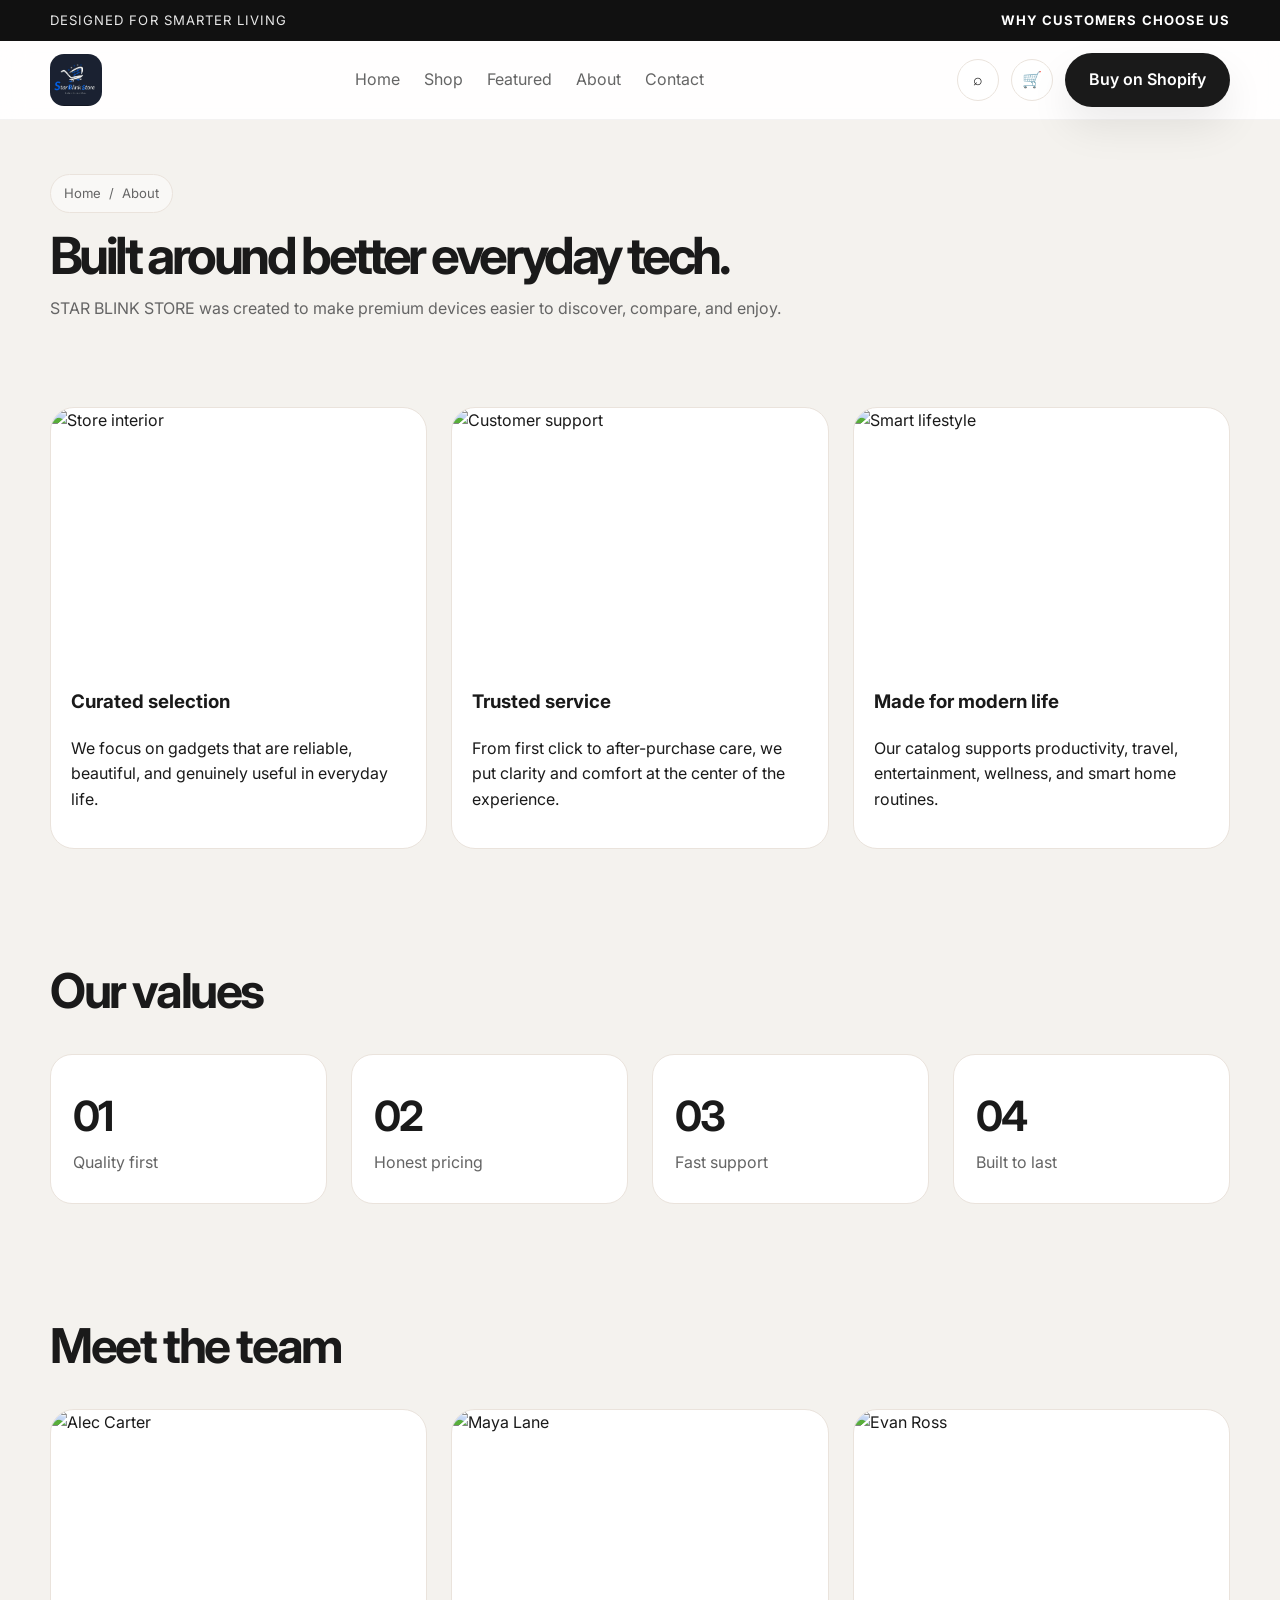
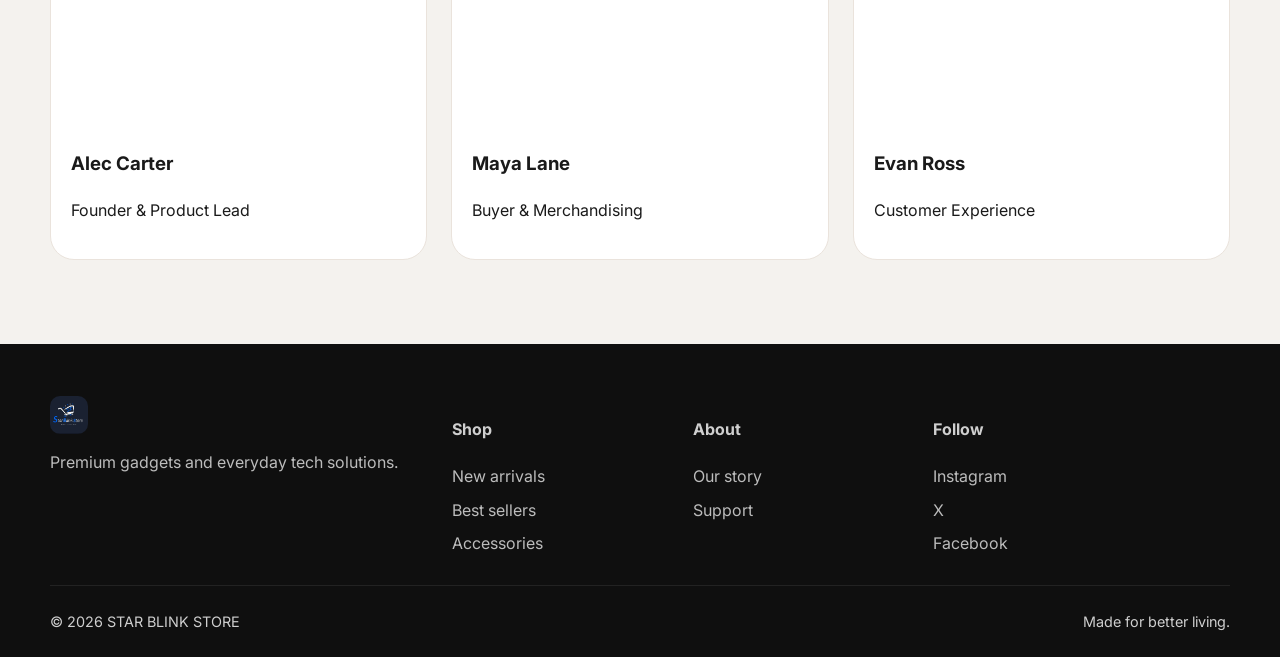
==== about.html @ 7b445d60 "first commit" ====
<!DOCTYPE html>
<html lang="en">
  <head>
    <meta charset="UTF-8" />
    <meta name="viewport" content="width=device-width, initial-scale=1.0" />
    <title>About | STAR BLINK STORE</title>
    <meta name="description" content="Learn more about STAR BLINK STORE and our passion for modern gadgets." />
    <link rel="preconnect" href="https://fonts.googleapis.com" />
    <link rel="preconnect" href="https://fonts.gstatic.com" crossorigin />
    <link href="https://fonts.googleapis.com/css2?family=Inter:wght@400;500;600;700;800;900&display=swap" rel="stylesheet" />
    <link rel="stylesheet" href="assets/styles.css" />
  </head>
  <body>
    <div class="topbar">
      <div class="container topbar-inner">
        <span>Designed for smarter living</span>
        <strong>Why customers choose us</strong>
      </div>
    </div>

    <header class="site-header">
      <div class="container header-inner">
        <a href="index.html" class="brand">
          <img src="assets/Images/STAR BLINK STORE.jpg" alt="STAR BLINK STORE" class="brand-logo" />
        </a>

        <nav class="main-nav" aria-label="Main navigation">
          <a href="index.html">Home</a>
          <a href="shop.html">Shop</a>
          <a href="product.html">Featured</a>
          <a href="about.html">About</a>
          <a href="contact.html">Contact</a>
        </nav>

        <div class="header-actions">
          <button class="icon-btn" aria-label="Search">⌕</button>
          <button class="icon-btn" aria-label="Cart">🛒</button>
          <a class="btn btn-primary shopify-link" href="#">Buy on Shopify</a>
          <button class="icon-btn mobile-toggle" aria-label="Menu">☰</button>
        </div>
      </div>
    </header>

    <main class="container">
      <section class="page-hero">
        <div class="breadcrumbs">
          <span>Home</span>
          <span>/</span>
          <span>About</span>
        </div>
        <h1>Built around better everyday tech.</h1>
        <p>STAR BLINK STORE was created to make premium devices easier to discover, compare, and enjoy.</p>
      </section>

      <section class="section">
        <div class="info-grid">
          <article class="info-card">
            <img src="https://images.unsplash.com/photo-1524758631624-e2822e304c36?auto=format&fit=crop&w=900&q=80" alt="Store interior" />
            <div class="content">
              <h3>Curated selection</h3>
              <p>We focus on gadgets that are reliable, beautiful, and genuinely useful in everyday life.</p>
            </div>
          </article>

          <article class="info-card">
            <img src="https://images.unsplash.com/photo-1498049860654-af1a5c566876?auto=format&fit=crop&w=900&q=80" alt="Customer support" />
            <div class="content">
              <h3>Trusted service</h3>
              <p>From first click to after-purchase care, we put clarity and comfort at the center of the experience.</p>
            </div>
          </article>

          <article class="info-card">
            <img src="https://images.unsplash.com/photo-1516321497487-e288fb19713f?auto=format&fit=crop&w=900&q=80" alt="Smart lifestyle" />
            <div class="content">
              <h3>Made for modern life</h3>
              <p>Our catalog supports productivity, travel, entertainment, wellness, and smart home routines.</p>
            </div>
          </article>
        </div>
      </section>

      <section class="section">
        <div class="section-header">
          <h2>Our values</h2>
        </div>
        <div class="stats-grid">
          <div class="stat">
            <strong>01</strong>
            <span>Quality first</span>
          </div>
          <div class="stat">
            <strong>02</strong>
            <span>Honest pricing</span>
          </div>
          <div class="stat">
            <strong>03</strong>
            <span>Fast support</span>
          </div>
          <div class="stat">
            <strong>04</strong>
            <span>Built to last</span>
          </div>
        </div>
      </section>

      <section class="section">
        <div class="section-header">
          <h2>Meet the team</h2>
        </div>
        <div class="team-grid">
          <article class="team-card">
            <img src="https://images.unsplash.com/photo-1500648767791-00dcc994a43e?auto=format&fit=crop&w=900&q=80" alt="Alec Carter" />
            <div class="content">
              <h3>Alec Carter</h3>
              <p>Founder & Product Lead</p>
            </div>
          </article>

          <article class="team-card">
            <img src="https://images.unsplash.com/photo-1494790108377-be9c29b29330?auto=format&fit=crop&w=900&q=80" alt="Maya Lane" />
            <div class="content">
              <h3>Maya Lane</h3>
              <p>Buyer & Merchandising</p>
            </div>
          </article>

          <article class="team-card">
            <img src="https://images.unsplash.com/photo-1506794778202-cad84cf45f1d?auto=format&fit=crop&w=900&q=80" alt="Evan Ross" />
            <div class="content">
              <h3>Evan Ross</h3>
              <p>Customer Experience</p>
            </div>
          </article>
        </div>
      </section>
    </main>

    <footer class="footer">
      <div class="container">
        <div class="footer-grid">
          <div>
            <div class="footer-brand">
              <img src="assets/Images/STAR BLINK STORE.jpg" alt="STAR BLINK STORE" class="brand-logo" />
            </div>
            <p>Premium gadgets and everyday tech solutions.</p>
          </div>
          <div>
            <h4>Shop</h4>
            <ul>
              <li><a href="shop.html">New arrivals</a></li>
              <li><a href="shop.html">Best sellers</a></li>
              <li><a href="shop.html">Accessories</a></li>
            </ul>
          </div>
          <div>
            <h4>About</h4>
            <ul>
              <li><a href="about.html">Our story</a></li>
              <li><a href="contact.html">Support</a></li>
            </ul>
          </div>
          <div>
            <h4>Follow</h4>
            <ul>
              <li><a href="https://instagram.com">Instagram</a></li>
              <li><a href="https://x.com">X</a></li>
              <li><a href="https://facebook.com">Facebook</a></li>
            </ul>
          </div>
        </div>
        <div class="footer-bottom">
          <span>© <span id="year"></span> STAR BLINK STORE</span>
          <span>Made for better living.</span>
        </div>
      </div>
    </footer>

    <script src="assets/script.js"></script>
  </body>
</html>
---- assets/styles.css ----
:root {
  --bg: #f4f2ee;
  --surface: #ffffff;
  --surface-alt: #f8f7f5;
  --text: #1a1a1a;
  --muted: #656565;
  --line: #eae3dc;
  --accent: #1d1d1f;
  --accent-soft: #f3efe8;
  --primary: #d18b52;
  --primary-strong: #bc6d2e;
  --success: #2a7d5d;
  --shadow: 0 20px 40px rgba(15, 15, 15, 0.08);
}

* { box-sizing: border-box; }
html { scroll-behavior: smooth; }
body {
  margin: 0;
  font-family: 'Inter', sans-serif;
  background: var(--bg);
  color: var(--text);
  line-height: 1.6;
}
img { max-width: 100%; display: block; }
a { color: inherit; text-decoration: none; }
button, input, textarea, select { font: inherit; }
.container {
  width: min(1180px, calc(100% - 32px));
  margin: 0 auto;
}

.topbar {
  background: #111;
  color: rgba(255,255,255,0.9);
  font-size: 0.82rem;
  letter-spacing: 0.08em;
  text-transform: uppercase;
  padding: 10px 0;
}
.topbar-inner {
  display: flex;
  justify-content: space-between;
  align-items: center;
  gap: 16px;
}
.topbar strong { color: #fff; }

.site-header {
  position: sticky;
  top: 0;
  z-index: 20;
  background: rgba(255,255,255,0.92);
  backdrop-filter: blur(12px);
  border-bottom: 1px solid rgba(26,26,26,0.05);
}
.header-inner {
  display: flex;
  align-items: center;
  justify-content: space-between;
  min-height: 78px;
  gap: 24px;
}
.brand {
  display: flex;
  align-items: center;
  gap: 12px;
  font-weight: 800;
  letter-spacing: 0.08em;
  text-transform: uppercase;
}
.brand-logo {
  display: block;
  height: 52px;
  width: auto;
  max-width: 240px;
  object-fit: contain;
  border-radius: 14px;
}
.brand-mark {
  width: 36px;
  height: 36px;
  border-radius: 10px;
  background: linear-gradient(135deg, var(--primary), #f5c9a4);
  display: grid;
  place-items: center;
  font-size: 1rem;
  color: #111;
}
.main-nav {
  display: flex;
  align-items: center;
  gap: 24px;
  color: var(--muted);
}
.main-nav a {
  transition: color 0.2s ease;
}
.main-nav a:hover { color: var(--text); }
.header-actions {
  display: flex;
  align-items: center;
  gap: 12px;
}
.icon-btn {
  width: 42px;
  height: 42px;
  border: 1px solid var(--line);
  border-radius: 50%;
  display: grid;
  place-items: center;
  color: var(--text);
  background: #fff;
}
.btn {
  display: inline-flex;
  align-items: center;
  justify-content: center;
  border: none;
  border-radius: 999px;
  padding: 0.9rem 1.5rem;
  font-weight: 600;
  transition: 0.2s ease;
  cursor: pointer;
}
.btn-primary {
  background: var(--text);
  color: #fff;
  box-shadow: var(--shadow);
}
.btn-primary:hover { background: #000; }
.btn-secondary {
  background: #fff;
  border: 1px solid var(--line);
  color: var(--text);
}
.btn-ghost {
  background: transparent;
  border: 1px solid rgba(255,255,255,0.4);
  color: #fff;
}
.btn-accent {
  background: var(--primary);
  color: #fff;
}
.btn-accent:hover { background: var(--primary-strong); }

.hero {
  padding: 64px 0 32px;
}
.hero-grid {
  display: grid;
  grid-template-columns: 1.08fr 0.92fr;
  align-items: center;
  gap: 42px;
}
.hero-copy {
  padding: 18px 0;
}
.eyebrow {
  display: inline-block;
  background: var(--accent-soft);
  color: var(--text);
  border-radius: 999px;
  padding: 0.45rem 0.9rem;
  font-size: 0.78rem;
  letter-spacing: 0.12em;
  text-transform: uppercase;
  font-weight: 700;
}
h1 {
  font-size: clamp(2.8rem, 5vw, 5.2rem);
  line-height: 0.95;
  letter-spacing: -0.07em;
  margin: 18px 0 16px;
}
.lead {
  color: var(--muted);
  font-size: 1.05rem;
  max-width: 560px;
}
.hero-actions {
  display: flex;
  align-items: center;
  flex-wrap: wrap;
  gap: 14px;
  margin: 28px 0;
}
.hero-metrics {
  display: grid;
  grid-template-columns: repeat(3, minmax(120px, 1fr));
  gap: 18px;
  margin-top: 36px;
}
.metric strong {
  display: block;
  font-size: 1.7rem;
  line-height: 1.1;
}
.metric span {
  color: var(--muted);
  font-size: 0.88rem;
}
.hero-visual {
  position: relative;
  min-height: 560px;
}
.hero-image-wrap {
  position: relative;
  height: 100%;
  border-radius: 30px;
  overflow: hidden;
  box-shadow: var(--shadow);
}
.hero-image-wrap img {
  width: 100%;
  height: 100%;
  object-fit: cover;
}
.hero-card {
  position: absolute;
  background: rgba(255,255,255,0.92);
  border: 1px solid rgba(255,255,255,0.7);
  box-shadow: var(--shadow);
  border-radius: 20px;
  padding: 18px 16px;
  max-width: 230px;
}
.card-left { left: -20px; bottom: 28px; }
.card-right { right: -18px; top: 42px; }
.card-topline { font-size: 0.72rem; text-transform: uppercase; letter-spacing: 0.1em; color: var(--muted); }
.card-price {
  font-size: 1.65rem;
  font-weight: 800;
  margin-top: 6px;
}
.card-meta { color: var(--muted); font-size: 0.86rem; }

.section {
  padding: 52px 0;
}
.section-header {
  display: flex;
  align-items: end;
  justify-content: space-between;
  gap: 18px;
  margin-bottom: 24px;
}
.section-header h2 {
  font-size: clamp(2rem, 4vw, 3rem);
  letter-spacing: -0.05em;
  margin: 0;
}
.section-header p {
  margin: 0;
  color: var(--muted);
  max-width: 520px;
}

.category-grid,
.featured-grid,
.stats-grid,
.review-grid,
.footer-grid,
.info-grid,
.team-grid,
.contact-grid,
.blog-grid,
.product-grid {
  display: grid;
  gap: 24px;
}
.category-grid { grid-template-columns: repeat(4, minmax(0, 1fr)); }
.category-card {
  background: #fff;
  border: 1px solid var(--line);
  border-radius: 24px;
  overflow: hidden;
  box-shadow: 0 12px 24px rgba(0,0,0,0.02);
}
.category-card img {
  width: 100%;
  height: 240px;
  object-fit: cover;
}
.category-body {
  padding: 18px;
}
.category-tag {
  color: var(--muted);
  font-size: 0.77rem;
  text-transform: uppercase;
  letter-spacing: 0.12em;
}
.category-body h3 {
  margin: 10px 0 0;
  font-size: 1.4rem;
  letter-spacing: -0.04em;
}

.featured-grid { grid-template-columns: repeat(4, minmax(0, 1fr)); }
.product-card {
  background: var(--surface);
  border: 1px solid var(--line);
  border-radius: 22px;
  overflow: hidden;
  transition: transform 0.2s ease, box-shadow 0.2s ease;
}
.product-card:hover {
  transform: translateY(-6px);
  box-shadow: var(--shadow);
}
.product-image {
  position: relative;
  background: var(--surface-alt);
}
.product-image img {
  height: 260px;
  width: 100%;
  object-fit: cover;
}
.badge {
  position: absolute;
  left: 14px;
  top: 14px;
  background: rgba(255,255,255,0.9);
  border: 1px solid rgba(0,0,0,0.05);
  color: var(--text);
  border-radius: 999px;
  padding: 0.35rem 0.7rem;
  font-size: 0.68rem;
  font-weight: 700;
  letter-spacing: 0.08em;
  text-transform: uppercase;
}
.product-body {
  padding: 18px 18px 20px;
}
.product-meta {
  display: flex;
  justify-content: space-between;
  align-items: center;
  gap: 12px;
  color: var(--muted);
  font-size: 0.8rem;
  text-transform: uppercase;
  letter-spacing: 0.08em;
}
.product-title {
  margin: 10px 0 0;
  font-size: 1.3rem;
  letter-spacing: -0.04em;
}
.product-footer {
  margin-top: 16px;
  display: flex;
  align-items: center;
  justify-content: space-between;
  gap: 10px;
}
.price {
  font-size: 1.3rem;
  font-weight: 800;
}
.price small {
  color: var(--muted);
  text-decoration: line-through;
  font-weight: 600;
  margin-left: 6px;
  font-size: 0.75em;
}

.banner {
  background: linear-gradient(135deg, #181818, #2d2927);
  color: #fff;
  border-radius: 30px;
  padding: 42px;
  display: flex;
  align-items: center;
  justify-content: space-between;
  gap: 24px;
}
.banner h3 {
  margin: 0 0 10px;
  font-size: clamp(2rem, 4vw, 3rem);
  letter-spacing: -0.05em;
}
.banner p {
  margin: 0;
  color: rgba(255,255,255,0.72);
}

.stats-grid { grid-template-columns: repeat(4, minmax(0, 1fr)); }
.stat {
  background: #fff;
  border: 1px solid var(--line);
  border-radius: 22px;
  padding: 28px 22px;
}
.stat strong {
  display: block;
  font-size: clamp(2rem, 4vw, 2.6rem);
  letter-spacing: -0.06em;
}
.stat span {
  color: var(--muted);
}

.review-grid { grid-template-columns: repeat(3, minmax(0,1fr)); }
.review-card {
  background: #fff;
  border: 1px solid var(--line);
  border-radius: 24px;
  padding: 24px;
}
.stars { color: #f0b34d; letter-spacing: 0.18em; }
.review-card p { color: var(--muted); }
.author {
  margin-top: 16px;
  display: flex;
  align-items: center;
  gap: 12px;
}
.avatar {
  width: 42px; height: 42px; border-radius: 50%;
  background: linear-gradient(135deg, #ffd9b8, #d99564);
}

.newsletter {
  margin-top: 18px;
  background: var(--surface);
  border: 1px solid var(--line);
  border-radius: 24px;
  padding: 26px 28px;
  display: flex;
  align-items: center;
  justify-content: space-between;
  gap: 18px;
}
.newsletter h3 { margin: 0; }
.newsletter-form {
  display: flex;
  align-items: center;
  gap: 12px;
  flex: 1;
  max-width: 500px;
}
.newsletter-form input {
  flex: 1;
  min-width: 0;
  border: 1px solid var(--line);
  border-radius: 999px;
  height: 52px;
  padding: 0 18px;
  background: var(--bg);
}

.page-hero {
  padding: 54px 0 18px;
}
.page-hero h1 {
  font-size: clamp(2.5rem, 4vw, 4.2rem);
  margin-bottom: 14px;
}
.page-hero p {
  color: var(--muted);
}
.breadcrumbs {
  display: inline-flex;
  gap: 8px;
  align-items: center;
  color: var(--muted);
  background: rgba(255,255,255,0.5);
  border: 1px solid var(--line);
  border-radius: 999px;
  padding: 0.5rem 0.8rem;
  font-size: 0.82rem;
}

.filters {
  display: flex;
  align-items: center;
  flex-wrap: wrap;
  gap: 12px;
  margin: 26px 0 22px;
}
.filter-chip {
  border: 1px solid var(--line);
  background: #fff;
  color: var(--text);
  border-radius: 999px;
  padding: 0.8rem 1.15rem;
  font-weight: 600;
}
.filter-chip.active {
  background: var(--text);
  color: #fff;
  border-color: var(--text);
}

.product-layout {
  display: grid;
  grid-template-columns: 1.1fr 0.9fr;
  gap: 32px;
  padding: 30px 0 0;
}
.gallery {
  display: grid;
  grid-template-columns: repeat(2, minmax(0,1fr));
  gap: 16px;
}
.gallery-main {
  grid-column: 1 / -1;
  border-radius: 26px;
  overflow: hidden;
  background: #fff;
  border: 1px solid var(--line);
}
.gallery-main img,
.gallery-item img {
  width: 100%;
  height: 100%;
  object-fit: cover;
}
.gallery-item {
  border-radius: 20px;
  overflow: hidden;
  border: 1px solid var(--line);
  background: #fff;
  min-height: 180px;
}
.product-detail {
  background: #fff;
  border: 1px solid var(--line);
  border-radius: 28px;
  padding: 30px;
}
.product-detail h2 {
  font-size: clamp(2rem, 4vw, 2.8rem);
  letter-spacing: -0.06em;
  margin: 8px 0 10px;
}
.rating-row {
  display: flex;
  align-items: center;
  gap: 12px;
  color: var(--muted);
}
.product-price {
  font-size: 2rem;
  font-weight: 800;
  margin: 18px 0;
}
.product-detail p { color: var(--muted); }
.toggle-row {
  display: flex;
  flex-wrap: wrap;
  gap: 12px;
  margin: 20px 0;
}
.swatch {
  width: 38px;
  height: 38px;
  border-radius: 50%;
  border: 2px solid transparent;
  box-shadow: inset 0 0 0 1px rgba(0,0,0,0.12);
}
.swatch.active { border-color: var(--text); }
.product-actions {
  display: flex;
  flex-wrap: wrap;
  gap: 12px;
  margin-top: 22px;
}
.details-list {
  list-style: none;
  padding: 0;
  margin: 28px 0 0;
  display: grid;
  gap: 10px;
  color: var(--muted);
}
.details-list li::before {
  content: '•';
  color: var(--text);
  margin-right: 8px;
}

.info-grid,
.team-grid,
.blog-grid { grid-template-columns: repeat(3, minmax(0,1fr)); }
.info-card,
.team-card,
.post-card {
  background: #fff;
  border: 1px solid var(--line);
  border-radius: 24px;
  overflow: hidden;
}
.info-card img,
.team-card img,
.post-card img {
  width: 100%;
  height: 240px;
  object-fit: cover;
}
.info-card .content,
.team-card .content,
.post-card .content {
  padding: 20px;
}
.team-card img { height: 300px; }

.contact-grid {
  grid-template-columns: 1fr 1fr;
  align-items: start;
}
.contact-card,
.form-card {
  background: #fff;
  border: 1px solid var(--line);
  border-radius: 28px;
  padding: 26px;
}
.form-grid {
  display: grid;
  grid-template-columns: repeat(2, minmax(0,1fr));
  gap: 16px;
}
.form-field {
  display: grid;
  gap: 8px;
  margin-bottom: 16px;
}
.form-field.full { grid-column: 1 / -1; }
.form-field input,
.form-field textarea {
  width: 100%;
  border: 1px solid var(--line);
  background: var(--bg);
  border-radius: 16px;
  min-height: 52px;
  padding: 0.9rem 1rem;
}
.form-field textarea { min-height: 150px; resize: vertical; }

.footer {
  padding: 52px 0 24px;
  background: #0f0f0f;
  color: rgba(255,255,255,0.8);
  margin-top: 32px;
}
.footer-grid {
  grid-template-columns: 1.4fr 0.8fr 0.8fr 1.1fr;
  align-items: start;
}
.footer-brand {
  display: flex;
  align-items: center;
  gap: 12px;
  color: #fff;
  margin-bottom: 16px;
}
.footer-brand .brand-logo {
  height: 38px;
  max-width: 180px;
  border-radius: 10px;
}
.footer p,
.footer li,
.footer a { color: rgba(255,255,255,0.72); }
.footer ul {
  list-style: none;
  margin: 0;
  padding: 0;
  display: grid;
  gap: 8px;
}
.footer-bottom {
  margin-top: 28px;
  border-top: 1px solid rgba(255,255,255,0.08);
  padding-top: 24px;
  display: flex;
  justify-content: space-between;
  gap: 12px;
  flex-wrap: wrap;
  font-size: 0.9rem;
}

.mobile-toggle { display: none; }

@media (max-width: 980px) {
  .hero-grid,
  .product-layout,
  .contact-grid,
  .footer-grid,
  .category-grid,
  .featured-grid,
  .stats-grid,
  .review-grid,
  .info-grid,
  .team-grid,
  .blog-grid {
    grid-template-columns: 1fr 1fr;
  }
  .hero-grid,
  .product-layout,
  .contact-grid {
    grid-template-columns: 1fr;
  }
  .main-nav {
    position: absolute;
    left: 20px;
    top: 78px;
    right: 20px;
    background: #fff;
    border: 1px solid var(--line);
    border-radius: 20px;
    box-shadow: var(--shadow);
    padding: 18px;
    flex-direction: column;
    align-items: flex-start;
    display: none;
  }
  .main-nav.open { display: flex; }
  .mobile-toggle { display: inline-flex; }
}

@media (max-width: 640px) {
  .topbar-inner,
  .section-header,
  .banner,
  .newsletter,
  .footer-bottom {
    flex-direction: column;
    align-items: flex-start;
  }
  .category-grid,
  .featured-grid,
  .stats-grid,
  .review-grid,
  .info-grid,
  .team-grid,
  .blog-grid,
  .form-grid,
  .footer-grid {
    grid-template-columns: 1fr;
  }
  h1 { letter-spacing: -0.06em; }
  .hero-actions,
  .product-actions,
  .header-actions {
    width: 100%;
  }
  .hero-actions .btn,
  .product-actions .btn,
  .header-actions .btn {
    width: 100%;
  }
  .hero-metrics {
    grid-template-columns: 1fr;
  }
}
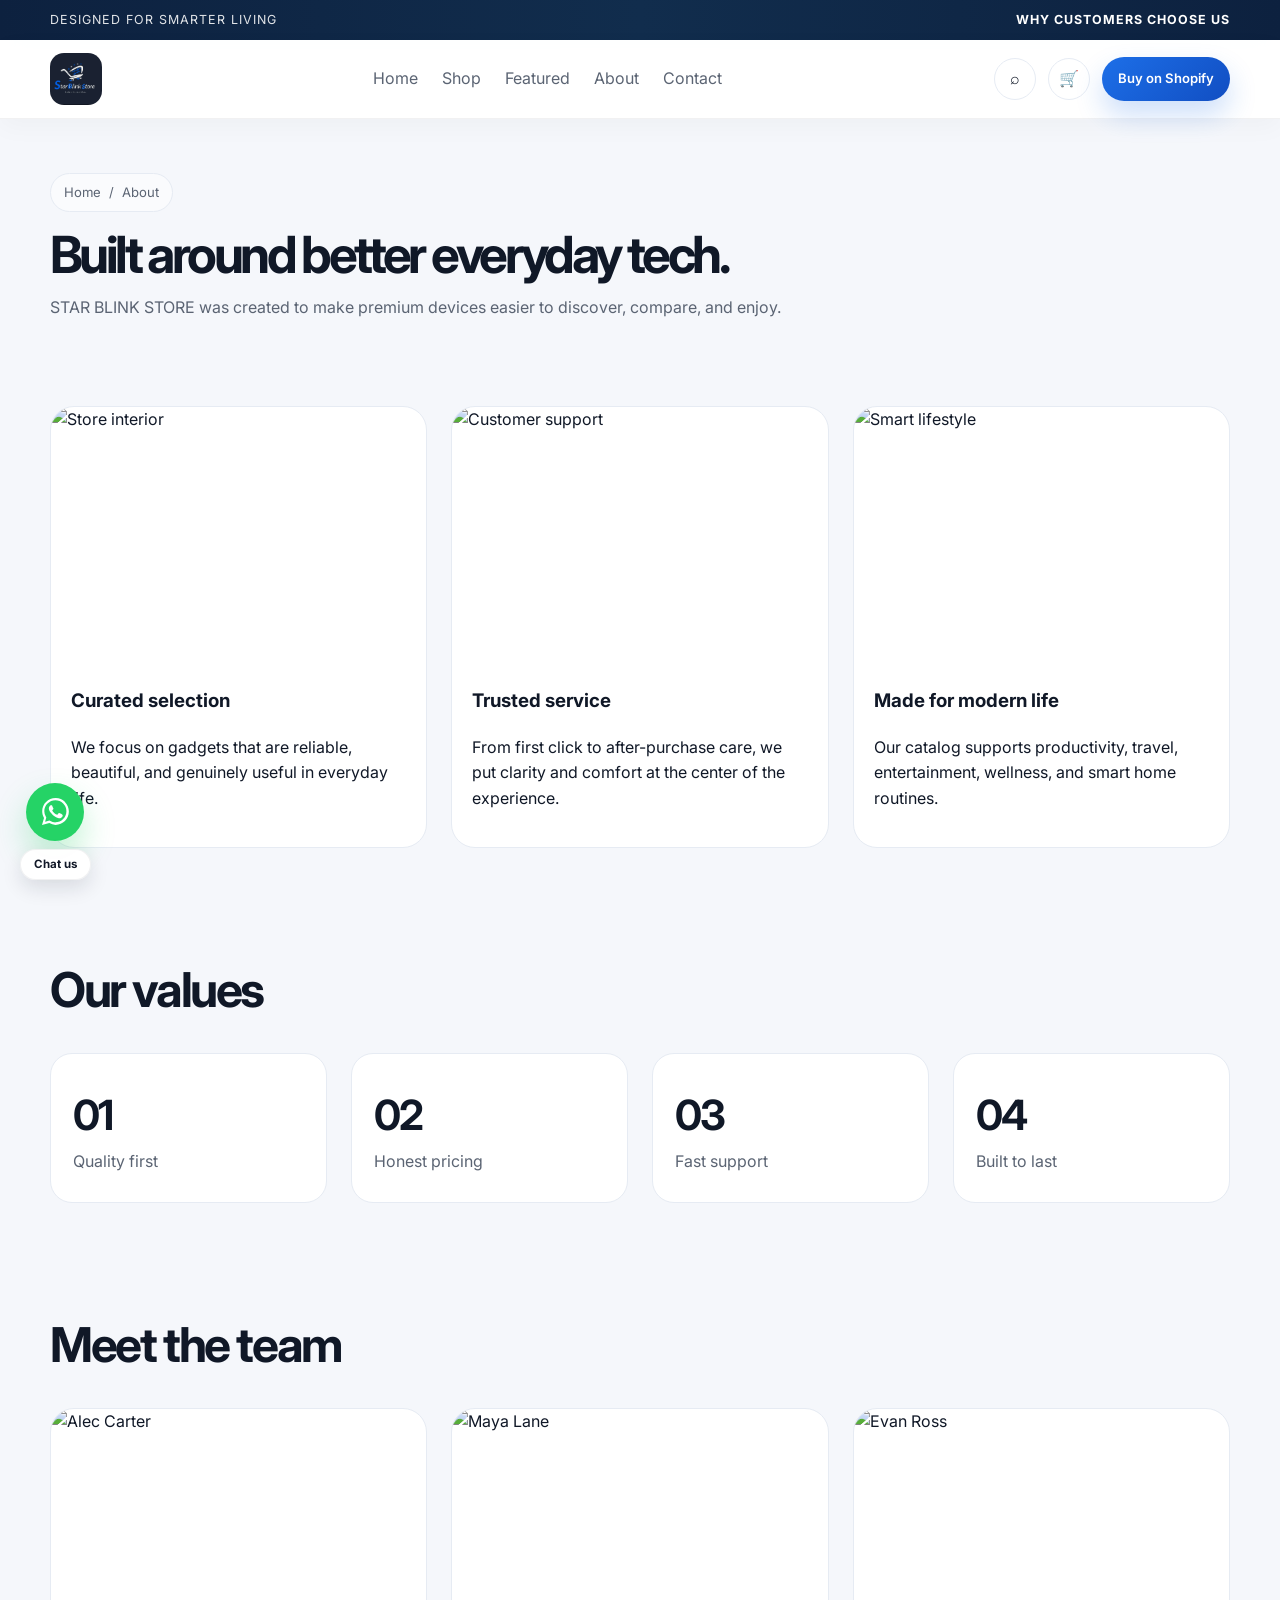
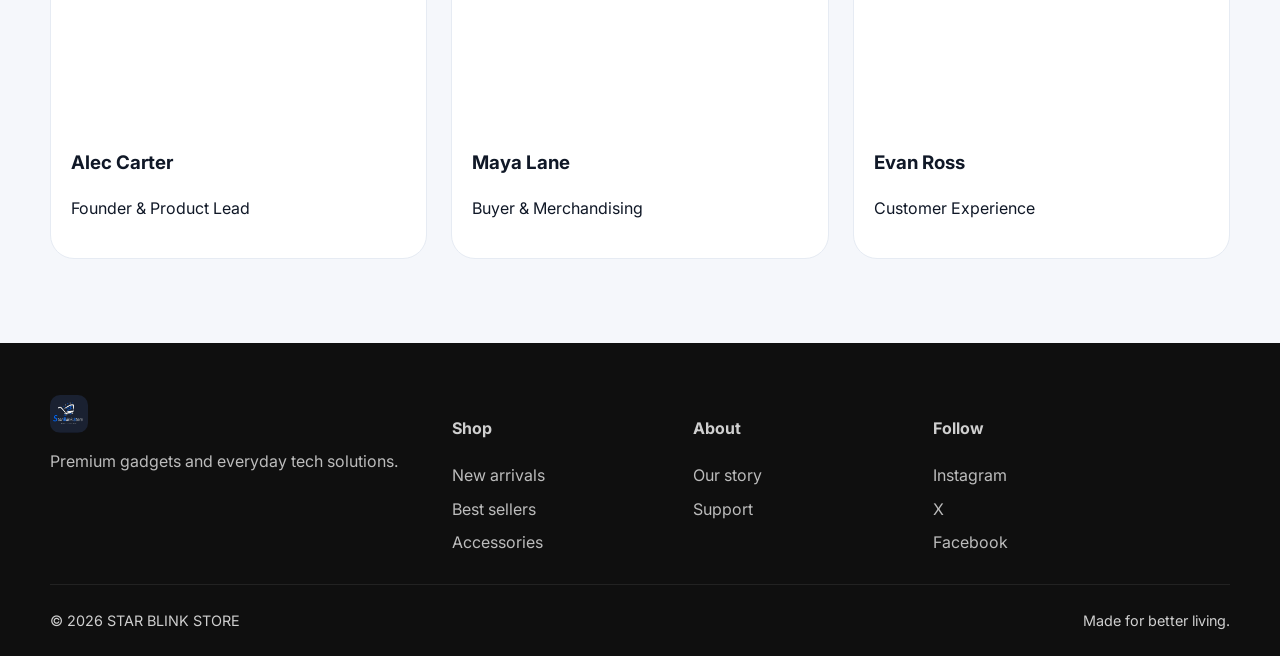
==== commit a0ecfea8: "8th commit" ====
--- a/about.html
+++ b/about.html
@@ -176,6 +176,22 @@
       </div>
     </footer>
 
+    <a
+      class="whatsapp-float"
+      href="https://wa.me/2349067602781"
+      target="_blank"
+      rel="noopener noreferrer"
+      aria-label="Chat with us on WhatsApp"
+      title="Chat with us on WhatsApp"
+    >
+      <span class="whatsapp-bubble" aria-hidden="true">
+        <svg viewBox="0 0 24 24" aria-hidden="true" focusable="false">
+          <path d="M20.52 3.48A11.86 11.86 0 0 0 12.02 0C5.47 0 .18 5.29.18 11.84c0 2.09.55 4.13 1.6 5.93L0 24l6.5-1.7a11.83 11.83 0 0 0 5.52 1.62h.01c6.55 0 11.84-5.29 11.84-11.84 0-3.17-1.23-6.15-3.35-8.4Zm-8.5 18.2h-.01a9.8 9.8 0 0 1-5-1.37l-.36-.21-3.86 1 1.03-3.76-.24-.38a9.8 9.8 0 0 1-1.52-5.2c0-5.42 4.4-9.82 9.83-9.82 2.62 0 5.09 1.02 6.94 2.87a9.74 9.74 0 0 1 2.87 6.95c0 5.42-4.4 9.82-9.82 9.82Zm5.38-7.36c-.29-.15-1.73-.85-2-.95-.27-.1-.46-.15-.66.15-.2.29-.77.95-.95 1.15-.17.2-.35.22-.64.07-.29-.15-1.22-.45-2.32-1.43-.86-.76-1.44-1.7-1.61-1.99-.17-.29-.02-.45.13-.6.13-.13.29-.35.44-.52.15-.17.2-.29.3-.48.1-.2.05-.37-.02-.52-.08-.15-.66-1.6-.91-2.19-.24-.58-.49-.5-.66-.51l-.56-.01c-.2 0-.52.08-.79.37-.28.29-1.06 1.04-1.06 2.53 0 1.49 1.09 2.94 1.25 3.15.16.2 2.14 3.28 5.2 4.6.73.32 1.3.51 1.74.65.73.23 1.4.2 1.93.12.59-.09 1.73-.71 1.98-1.4.24-.69.24-1.28.17-1.4-.07-.12-.27-.2-.57-.35Z"/>
+        </svg>
+      </span>
+      <span class="whatsapp-label">Chat us</span>
+    </a>
+
     <script src="assets/script.js"></script>
   </body>
 </html>
--- a/assets/styles.css
+++ b/assets/styles.css
@@ -1,16 +1,16 @@
 :root {
-  --bg: #f4f2ee;
+  --bg: #f5f7fb;
   --surface: #ffffff;
-  --surface-alt: #f8f7f5;
-  --text: #1a1a1a;
-  --muted: #656565;
-  --line: #eae3dc;
-  --accent: #1d1d1f;
-  --accent-soft: #f3efe8;
-  --primary: #d18b52;
-  --primary-strong: #bc6d2e;
-  --success: #2a7d5d;
-  --shadow: 0 20px 40px rgba(15, 15, 15, 0.08);
+  --surface-alt: #edf3ff;
+  --text: #101827;
+  --muted: #5b6473;
+  --line: #e6ebf3;
+  --accent: #0f172a;
+  --accent-soft: #edf4ff;
+  --primary: #1d6fe8;
+  --primary-strong: #114ec2;
+  --success: #2f7b5e;
+  --shadow: 0 18px 44px rgba(15, 23, 42, 0.1);
 }
 
 * { box-sizing: border-box; }
@@ -31,9 +31,9 @@
 }
 
 .topbar {
-  background: #111;
-  color: rgba(255,255,255,0.9);
-  font-size: 0.82rem;
+  background: linear-gradient(90deg, #0d213f, #112d4d, #0d213f);
+  color: rgba(255,255,255,0.88);
+  font-size: 0.78rem;
   letter-spacing: 0.08em;
   text-transform: uppercase;
   padding: 10px 0;
@@ -50,9 +50,10 @@
   position: sticky;
   top: 0;
   z-index: 20;
-  background: rgba(255,255,255,0.92);
-  backdrop-filter: blur(12px);
-  border-bottom: 1px solid rgba(26,26,26,0.05);
+  background: rgba(255,255,255,0.94);
+  backdrop-filter: blur(14px);
+  border-bottom: 1px solid rgba(17, 24, 39, 0.06);
+  box-shadow: 0 8px 24px rgba(15, 23, 42, 0.03);
 }
 .header-inner {
   display: flex;
@@ -60,6 +61,7 @@
   justify-content: space-between;
   min-height: 78px;
   gap: 24px;
+  flex-wrap: wrap;
 }
 .brand {
   display: flex;
@@ -123,12 +125,19 @@
   transition: 0.2s ease;
   cursor: pointer;
 }
+.header-actions .btn {
+  width: auto;
+  min-width: 0;
+  white-space: nowrap;
+  padding: 0.72rem 1rem;
+  font-size: 0.82rem;
+}
 .btn-primary {
-  background: var(--text);
+  background: linear-gradient(135deg, var(--primary), var(--primary-strong));
   color: #fff;
-  box-shadow: var(--shadow);
-}
-.btn-primary:hover { background: #000; }
+  box-shadow: 0 14px 28px rgba(29, 111, 232, 0.22);
+}
+.btn-primary:hover { background: linear-gradient(135deg, var(--primary-strong), var(--primary)); }
 .btn-secondary {
   background: #fff;
   border: 1px solid var(--line);
@@ -153,6 +162,9 @@
   grid-template-columns: 1.08fr 0.92fr;
   align-items: center;
   gap: 42px;
+}
+.hero-copy {
+  position: relative;
 }
 .hero-copy {
   padding: 18px 0;
@@ -167,6 +179,7 @@
   letter-spacing: 0.12em;
   text-transform: uppercase;
   font-weight: 700;
+  box-shadow: inset 0 0 0 1px rgba(29, 111, 232, 0.06);
 }
 h1 {
   font-size: clamp(2.8rem, 5vw, 5.2rem);
@@ -219,9 +232,9 @@
 }
 .hero-card {
   position: absolute;
-  background: rgba(255,255,255,0.92);
+  background: rgba(255,255,255,0.95);
   border: 1px solid rgba(255,255,255,0.7);
-  box-shadow: var(--shadow);
+  box-shadow: 0 18px 36px rgba(15, 23, 42, 0.12);
   border-radius: 20px;
   padding: 18px 16px;
   max-width: 230px;
@@ -305,6 +318,7 @@
   border-radius: 22px;
   overflow: hidden;
   transition: transform 0.2s ease, box-shadow 0.2s ease;
+  box-shadow: 0 10px 26px rgba(15, 23, 42, 0.03);
 }
 .product-card:hover {
   transform: translateY(-6px);
@@ -371,7 +385,7 @@
 }
 
 .banner {
-  background: linear-gradient(135deg, #181818, #2d2927);
+  background: linear-gradient(135deg, #0d213f, #1d6fe8 55%, #0d213f);
   color: #fff;
   border-radius: 30px;
   padding: 42px;
@@ -379,6 +393,7 @@
   align-items: center;
   justify-content: space-between;
   gap: 24px;
+  box-shadow: 0 20px 32px rgba(29, 111, 232, 0.18);
 }
 .banner h3 {
   margin: 0 0 10px;
@@ -688,6 +703,85 @@
 }
 
 .mobile-toggle { display: none; }
+
+.whatsapp-float {
+  position: fixed;
+  left: 20px;
+  bottom: 20px;
+  z-index: 9999;
+  display: flex;
+  flex-direction: column;
+  align-items: center;
+  gap: 8px;
+  text-decoration: none;
+  color: inherit;
+}
+.whatsapp-bubble {
+  width: 58px;
+  height: 58px;
+  border-radius: 50%;
+  background: #25d366;
+  display: inline-flex;
+  align-items: center;
+  justify-content: center;
+  box-shadow: 0 16px 32px rgba(37, 211, 102, 0.28);
+  transition: transform 0.25s ease, box-shadow 0.25s ease, opacity 0.25s ease;
+}
+.whatsapp-bubble svg {
+  width: 27px;
+  height: 27px;
+  fill: #ffffff;
+}
+.whatsapp-label {
+  display: inline-flex;
+  align-items: center;
+  justify-content: center;
+  background: rgba(255,255,255,0.96);
+  color: #111827;
+  font-size: 0.72rem;
+  font-weight: 700;
+  line-height: 1;
+  padding: 0.55rem 0.8rem;
+  border-radius: 999px;
+  box-shadow: 0 8px 20px rgba(17, 24, 39, 0.12);
+  border: 1px solid rgba(17, 24, 39, 0.06);
+}
+.whatsapp-float:hover .whatsapp-bubble,
+.whatsapp-float:focus-visible .whatsapp-bubble {
+  transform: scale(1.08);
+  box-shadow: 0 18px 36px rgba(37, 211, 102, 0.36);
+}
+.whatsapp-float:hover .whatsapp-label,
+.whatsapp-float:focus-visible .whatsapp-label {
+  opacity: 0.96;
+}
+
+@media (max-width: 768px) {
+  .whatsapp-float {
+    left: 14px;
+    bottom: 16px;
+    gap: 6px;
+  }
+  .whatsapp-bubble {
+    width: 52px;
+    height: 52px;
+  }
+  .whatsapp-bubble svg {
+    width: 24px;
+    height: 24px;
+  }
+  .whatsapp-label {
+    font-size: 0.68rem;
+    padding: 0.5rem 0.7rem;
+  }
+}
+
+@media (max-width: 1200px) {
+  .category-grid { grid-template-columns: repeat(3, minmax(0, 1fr)); }
+  .featured-grid { grid-template-columns: repeat(3, minmax(0, 1fr)); }
+  .stats-grid { grid-template-columns: repeat(2, minmax(0, 1fr)); }
+  .review-grid { grid-template-columns: repeat(2, minmax(0, 1fr)); }
+}
 
 @media (max-width: 980px) {
   .hero-grid,
@@ -724,9 +818,20 @@
   }
   .main-nav.open { display: flex; }
   .mobile-toggle { display: inline-flex; }
-}
-
-@media (max-width: 640px) {
+  .header-inner {
+    position: relative;
+    padding: 10px 0;
+  }
+  .brand-logo {
+    max-width: 190px;
+    height: auto;
+  }
+  .footer-grid {
+    grid-template-columns: 1fr 1fr;
+  }
+}
+
+@media (max-width: 768px) {
   .topbar-inner,
   .section-header,
   .banner,
@@ -734,6 +839,10 @@
   .footer-bottom {
     flex-direction: column;
     align-items: flex-start;
+  }
+  .header-inner {
+    justify-content: space-between;
+    align-items: center;
   }
   .category-grid,
   .featured-grid,
@@ -746,18 +855,112 @@
   .footer-grid {
     grid-template-columns: 1fr;
   }
-  h1 { letter-spacing: -0.06em; }
+  .hero {
+    padding-top: 32px;
+  }
+  .hero-visual {
+    min-height: 340px;
+  }
+  .hero-card {
+    max-width: 150px;
+    padding: 12px 10px;
+  }
+  .card-left { left: 8px; bottom: 16px; }
+  .card-right { right: 8px; top: 16px; }
   .hero-actions,
-  .product-actions,
+  .product-actions {
+    width: 100%;
+  }
+  .hero-actions .btn,
+  .product-actions .btn {
+    width: 100%;
+  }
   .header-actions {
+    width: auto;
+    flex-shrink: 0;
+    gap: 6px;
+  }
+  .header-actions .btn {
+    width: auto;
+    min-width: 0;
+    max-width: 110px;
+    padding: 0.52rem 0.7rem;
+    font-size: 0.68rem;
+    white-space: nowrap;
+  }
+  .hero-actions {
+    flex-direction: column;
+    align-items: stretch;
+  }
+  .newsletter-form {
+    flex-direction: column;
     width: 100%;
-  }
-  .hero-actions .btn,
-  .product-actions .btn,
-  .header-actions .btn {
+    max-width: none;
+  }
+  .newsletter-form input,
+  .newsletter-form button {
     width: 100%;
   }
   .hero-metrics {
     grid-template-columns: 1fr;
   }
-}
+  .brand-logo {
+    max-width: 118px;
+    height: auto;
+  }
+  .header-actions {
+    gap: 8px;
+  }
+  .product-footer {
+    flex-direction: column;
+    align-items: flex-start;
+  }
+}
+
+@media (max-width: 480px) {
+  .container {
+    width: min(100% - 20px, 1180px);
+  }
+  .topbar {
+    font-size: 0.72rem;
+    letter-spacing: 0.04em;
+  }
+  .header-inner {
+    min-height: 72px;
+    gap: 10px;
+  }
+  .brand-logo {
+    max-width: 64px;
+    height: auto;
+  }
+  .icon-btn {
+    width: 36px;
+    height: 36px;
+  }
+  .btn {
+    padding: 0.8rem 1.1rem;
+    font-size: 0.92rem;
+  }
+  h1 {
+    font-size: clamp(2.2rem, 12vw, 3rem);
+  }
+  .section {
+    padding: 36px 0;
+  }
+  .section-header h2 {
+    font-size: 1.9rem;
+  }
+  .banner {
+    padding: 28px 20px;
+  }
+  .page-hero h1 {
+    font-size: 2.1rem;
+  }
+  .product-detail {
+    padding: 20px;
+  }
+  .contact-card,
+  .form-card {
+    padding: 18px;
+  }
+}
